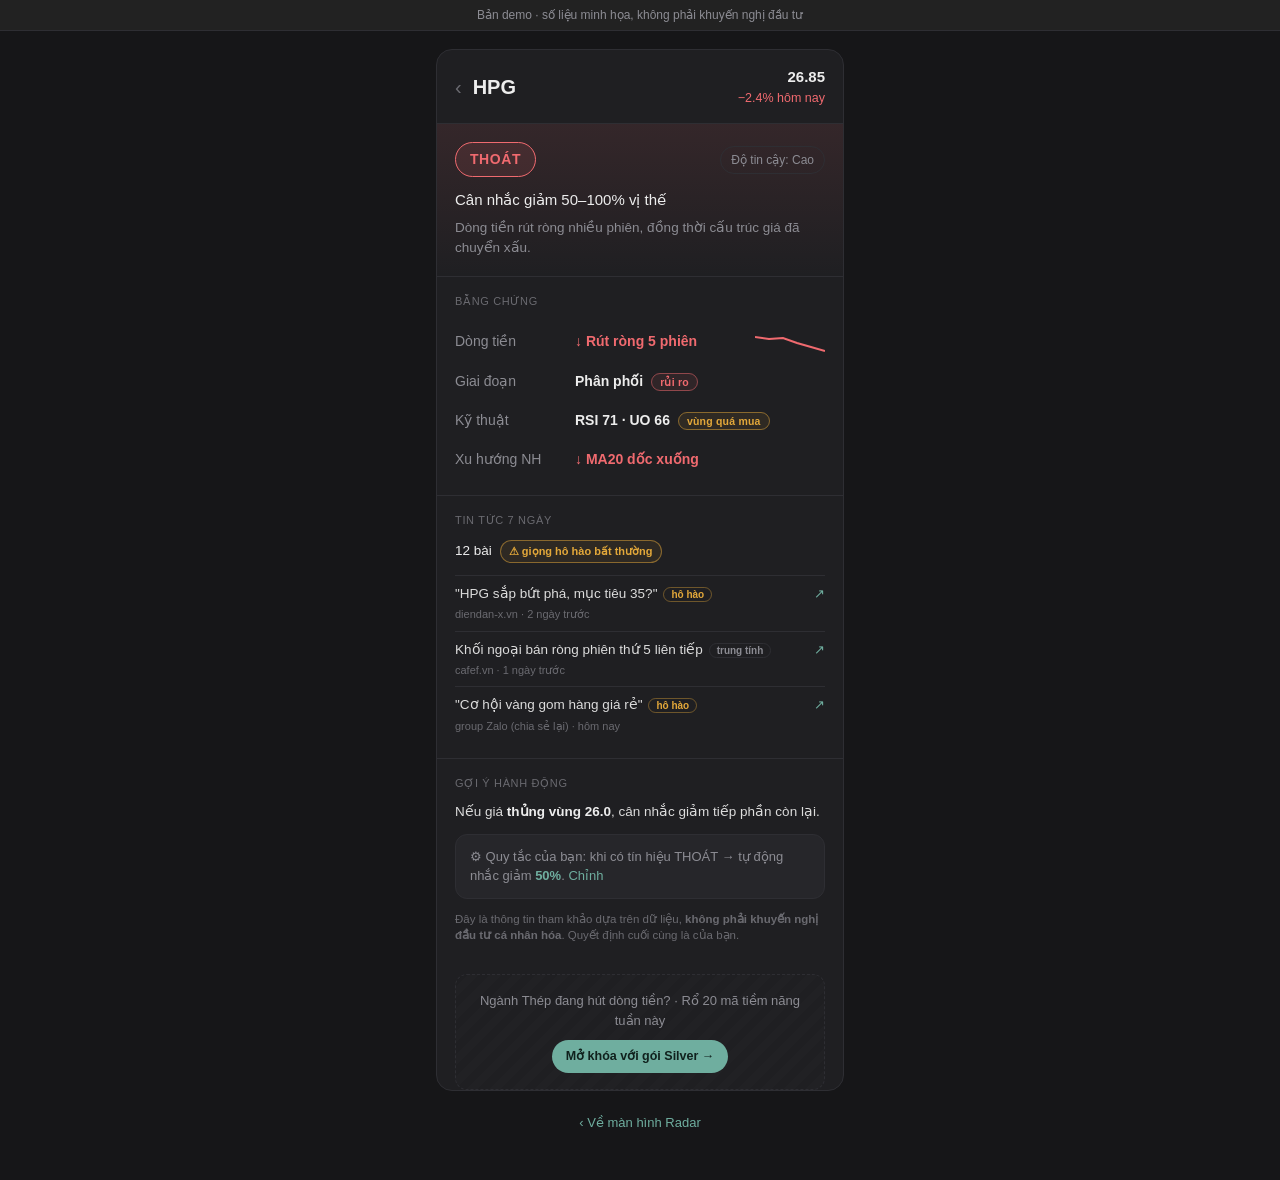
==== index.html @ 0257e450 "Rename Index.html to index.html" ====
<!DOCTYPE html>
<html lang="vi">
<head>
<meta charset="UTF-8">
<meta name="viewport" content="width=device-width, initial-scale=1">
<title>Radar danh mục — chi tiết mã</title>
<style>
:root{
  --bg:#161618;--surface:#1f1f22;--surface-2:#26262a;--line:#2e2e33;
  --text:#ededed;--muted:#8c8c93;--muted-2:#6a6a70;
  --red:#f06a6f;--amber:#e3a83a;--green:#5cbd86;--gray:#6a6a70;--accent:#6fae9f;
  --radius:16px;
}
*{box-sizing:border-box;margin:0;padding:0}
body{background:var(--bg);color:var(--text);font-family:'Inter',-apple-system,'Segoe UI',Roboto,Arial,sans-serif;line-height:1.5;-webkit-font-smoothing:antialiased}
a{color:inherit;text-decoration:none}
.demo-flag{background:#222;color:var(--muted);font-size:12px;text-align:center;padding:6px 12px;border-bottom:1px solid var(--line)}
.shell{max-width:440px;margin:0 auto;padding:18px 16px 48px}
.card{background:var(--surface);border:1px solid var(--line);border-radius:var(--radius);overflow:hidden}

/* header */
.hd{display:flex;align-items:center;gap:11px;padding:16px 18px;border-bottom:1px solid var(--line)}
.back{color:var(--muted-2);font-size:20px}
.tk{font-weight:700;font-size:20px}
.px{margin-left:auto;text-align:right}
.px .p{font-weight:600;font-size:15px}
.px .chg{font-size:12.5px;color:var(--red)}

/* verdict */
.verdict{padding:18px;background:linear-gradient(180deg,rgba(240,106,111,.10),transparent)}
.verdict .row1{display:flex;align-items:center;gap:12px}
.bigbadge{font-size:14px;font-weight:700;padding:6px 14px;border-radius:999px;border:1px solid var(--red);color:var(--red);background:rgba(240,106,111,.10);letter-spacing:.04em}
.conf{margin-left:auto;font-size:12px;color:var(--muted);border:1px solid var(--line);padding:4px 10px;border-radius:999px}
.verdict .sub{color:var(--text);font-size:15px;margin-top:12px;font-weight:500}
.verdict .why{color:var(--muted);font-size:13.5px;margin-top:6px}

/* section */
.sec{padding:16px 18px;border-top:1px solid var(--line)}
.sec .lbl{font-size:11px;letter-spacing:.06em;text-transform:uppercase;color:var(--muted-2);margin-bottom:12px}

/* evidence rows */
.ev{display:flex;align-items:center;gap:12px;padding:9px 0}
.ev .k{font-size:14px;color:var(--muted);width:108px;flex:none}
.ev .v{font-weight:600;font-size:14px}
.tag{font-size:10.5px;font-weight:600;padding:2px 8px;border-radius:999px;border:1px solid;margin-left:8px;letter-spacing:.02em}
.tag.bad{color:var(--red);border-color:rgba(240,106,111,.5);background:rgba(240,106,111,.08)}
.tag.warn{color:var(--amber);border-color:rgba(227,168,58,.5);background:rgba(227,168,58,.08)}
.tag.good{color:var(--green);border-color:rgba(92,189,134,.5);background:rgba(92,189,134,.08)}
.spark{margin-left:auto}
.arrow-down{color:var(--red);font-weight:700}
.arrow-up{color:var(--green);font-weight:700}

/* news */
.news .head{display:flex;align-items:center;gap:8px;font-size:13.5px;margin-bottom:12px}
.news .head .warnpill{font-size:11px;font-weight:600;color:var(--amber);border:1px solid rgba(227,168,58,.5);background:rgba(227,168,58,.08);padding:2px 8px;border-radius:999px}
.art{display:flex;align-items:flex-start;gap:9px;padding:8px 0;border-top:1px solid var(--line)}
.art:first-of-type{border-top:none}
.art .src{font-size:11px;color:var(--muted-2);margin-top:2px}
.art .t{font-size:13.5px;color:#dcdcdc}
.art .link{margin-left:auto;color:var(--accent);font-size:13px;flex:none}
.senti{font-size:10px;font-weight:600;padding:1px 7px;border-radius:999px;border:1px solid rgba(227,168,58,.4);color:var(--amber);margin-left:6px}

/* action */
.action{padding:16px 18px;border-top:1px solid var(--line)}
.action .hint{font-size:13.5px;color:#dcdcdc}
.action .hint b{color:var(--text)}
.rule{margin-top:12px;background:var(--surface-2);border:1px solid var(--line);border-radius:12px;padding:12px 14px;font-size:13px;color:var(--muted)}
.rule b{color:var(--accent)}
.disc{font-size:11.5px;color:var(--muted-2);margin-top:12px;line-height:1.45}

/* locked upsell */
.locked{margin:14px 18px 0;border:1px dashed var(--line);border-radius:12px;padding:16px;text-align:center;position:relative;background:repeating-linear-gradient(135deg,transparent,transparent 8px,rgba(255,255,255,.012) 8px,rgba(255,255,255,.012) 16px)}
.locked .lk{font-size:13px;color:var(--muted);filter:blur(.3px)}
.locked .cta{margin-top:10px;display:inline-block;font-size:12.5px;font-weight:600;color:#10211d;background:var(--accent);padding:7px 14px;border-radius:999px}
.foot{text-align:center;font-size:13px;margin-top:22px}
.foot a{color:var(--accent)}
</style>
</head>
<body>
<div class="demo-flag">Bản demo · số liệu minh họa, không phải khuyến nghị đầu tư</div>

<div class="shell">
  <div class="card">

    <!-- Header -->
    <div class="hd">
      <span class="back">‹</span>
      <span class="tk">HPG</span>
      <span class="px"><div class="p">26.85</div><div class="chg">−2.4% hôm nay</div></span>
    </div>

    <!-- Verdict -->
    <div class="verdict">
      <div class="row1">
        <span class="bigbadge">THOÁT</span>
        <span class="conf">Độ tin cậy: Cao</span>
      </div>
      <div class="sub">Cân nhắc giảm 50–100% vị thế</div>
      <div class="why">Dòng tiền rút ròng nhiều phiên, đồng thời cấu trúc giá đã chuyển xấu.</div>
    </div>

    <!-- Bằng chứng -->
    <div class="sec">
      <div class="lbl">Bằng chứng</div>

      <div class="ev">
        <span class="k">Dòng tiền</span>
        <span class="v arrow-down">↓ Rút ròng 5 phiên</span>
        <svg class="spark" width="70" height="22" viewBox="0 0 70 22">
          <polyline points="0,6 14,8 28,7 42,12 56,16 70,20" fill="none" stroke="#f06a6f" stroke-width="2"/>
        </svg>
      </div>

      <div class="ev">
        <span class="k">Giai đoạn</span>
        <span class="v">Phân phối<span class="tag bad">rủi ro</span></span>
      </div>

      <div class="ev">
        <span class="k">Kỹ thuật</span>
        <span class="v">RSI 71 · UO 66<span class="tag warn">vùng quá mua</span></span>
      </div>

      <div class="ev">
        <span class="k">Xu hướng NH</span>
        <span class="v arrow-down">↓ MA20 dốc xuống</span>
      </div>
    </div>

    <!-- Tin tức -->
    <div class="sec news">
      <div class="lbl">Tin tức 7 ngày</div>
      <div class="head">
        <span>12 bài</span>
        <span class="warnpill">⚠ giọng hô hào bất thường</span>
      </div>

      <div class="art">
        <div>
          <div class="t">"HPG sắp bứt phá, mục tiêu 35?"<span class="senti">hô hào</span></div>
          <div class="src">diendan-x.vn · 2 ngày trước</div>
        </div>
        <a class="link" href="#">↗</a>
      </div>
      <div class="art">
        <div>
          <div class="t">Khối ngoại bán ròng phiên thứ 5 liên tiếp<span class="senti" style="color:var(--muted);border-color:var(--line)">trung tính</span></div>
          <div class="src">cafef.vn · 1 ngày trước</div>
        </div>
        <a class="link" href="#">↗</a>
      </div>
      <div class="art">
        <div>
          <div class="t">"Cơ hội vàng gom hàng giá rẻ"<span class="senti">hô hào</span></div>
          <div class="src">group Zalo (chia sẻ lại) · hôm nay</div>
        </div>
        <a class="link" href="#">↗</a>
      </div>
    </div>

    <!-- Action -->
    <div class="action">
      <div class="lbl" style="font-size:11px;letter-spacing:.06em;text-transform:uppercase;color:var(--muted-2);margin-bottom:10px">Gợi ý hành động</div>
      <div class="hint">Nếu giá <b>thủng vùng 26.0</b>, cân nhắc giảm tiếp phần còn lại.</div>
      <div class="rule">⚙ Quy tắc của bạn: khi có tín hiệu THOÁT → tự động nhắc giảm <b>50%</b>. <span style="color:var(--accent)">Chỉnh</span></div>
      <div class="disc">Đây là thông tin tham khảo dựa trên dữ liệu, <b>không phải khuyến nghị đầu tư cá nhân hóa</b>. Quyết định cuối cùng là của bạn.</div>
    </div>

    <!-- Locked upsell (Silver) -->
    <div class="locked">
      <div class="lk">Ngành Thép đang hút dòng tiền? · Rổ 20 mã tiềm năng tuần này</div>
      <span class="cta">Mở khóa với gói Silver →</span>
    </div>

  </div>

  <div class="foot"><a href="radar.html">‹ Về màn hình Radar</a></div>
</div>
</body>
</html>
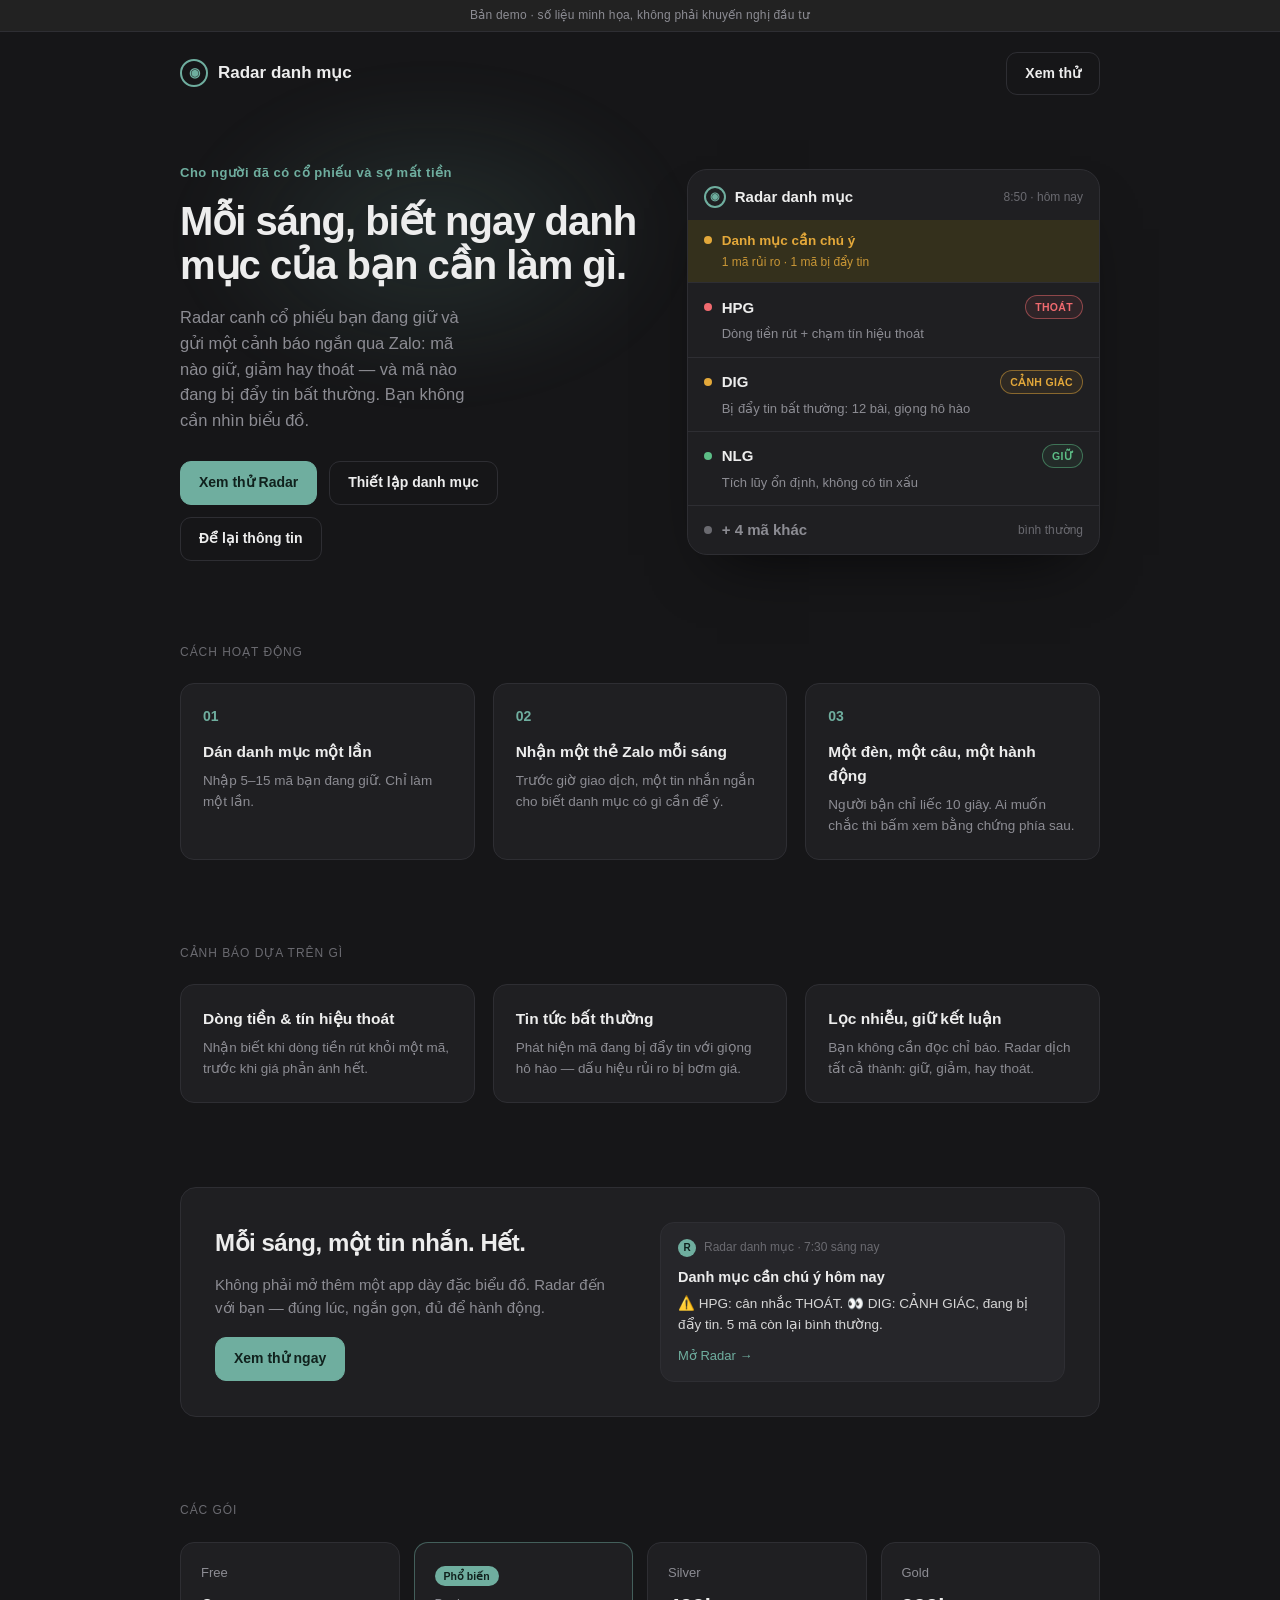
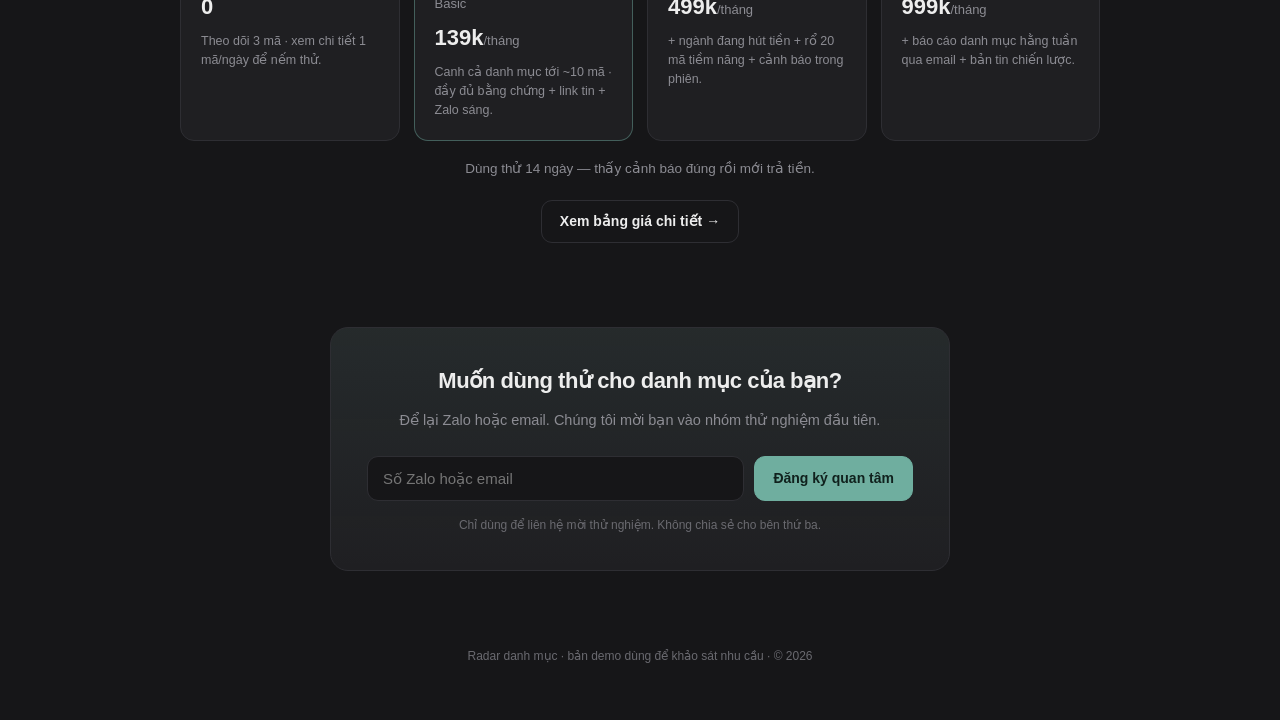
==== commit f1c6e31b: "Add files via upload" ====
--- a/index.html
+++ b/index.html
@@ -3,7 +3,8 @@
 <head>
 <meta charset="UTF-8">
 <meta name="viewport" content="width=device-width, initial-scale=1">
-<title>Radar danh mục — chi tiết mã</title>
+<title>Radar danh mục — mỗi sáng biết ngay danh mục cần làm gì</title>
+<meta name="description" content="Trợ lý canh danh mục cho nhà đầu tư bận rộn. Mỗi sáng một cảnh báo ngắn qua Zalo: giữ, giảm hay thoát — và mã nào đang bị đẩy tin.">
 <style>
 :root{
   --bg:#161618;--surface:#1f1f22;--surface-2:#26262a;--line:#2e2e33;
@@ -12,169 +13,189 @@
   --radius:16px;
 }
 *{box-sizing:border-box;margin:0;padding:0}
-body{background:var(--bg);color:var(--text);font-family:'Inter',-apple-system,'Segoe UI',Roboto,Arial,sans-serif;line-height:1.5;-webkit-font-smoothing:antialiased}
+html{-webkit-text-size-adjust:100%;scroll-behavior:smooth}
+body{background:var(--bg);color:var(--text);
+  font-family:'Inter',-apple-system,'Segoe UI',Roboto,Helvetica,Arial,sans-serif;
+  line-height:1.55;-webkit-font-smoothing:antialiased}
 a{color:inherit;text-decoration:none}
-.demo-flag{background:#222;color:var(--muted);font-size:12px;text-align:center;padding:6px 12px;border-bottom:1px solid var(--line)}
-.shell{max-width:440px;margin:0 auto;padding:18px 16px 48px}
-.card{background:var(--surface);border:1px solid var(--line);border-radius:var(--radius);overflow:hidden}
-
-/* header */
-.hd{display:flex;align-items:center;gap:11px;padding:16px 18px;border-bottom:1px solid var(--line)}
-.back{color:var(--muted-2);font-size:20px}
-.tk{font-weight:700;font-size:20px}
-.px{margin-left:auto;text-align:right}
-.px .p{font-weight:600;font-size:15px}
-.px .chg{font-size:12.5px;color:var(--red)}
-
-/* verdict */
-.verdict{padding:18px;background:linear-gradient(180deg,rgba(240,106,111,.10),transparent)}
-.verdict .row1{display:flex;align-items:center;gap:12px}
-.bigbadge{font-size:14px;font-weight:700;padding:6px 14px;border-radius:999px;border:1px solid var(--red);color:var(--red);background:rgba(240,106,111,.10);letter-spacing:.04em}
-.conf{margin-left:auto;font-size:12px;color:var(--muted);border:1px solid var(--line);padding:4px 10px;border-radius:999px}
-.verdict .sub{color:var(--text);font-size:15px;margin-top:12px;font-weight:500}
-.verdict .why{color:var(--muted);font-size:13.5px;margin-top:6px}
-
-/* section */
-.sec{padding:16px 18px;border-top:1px solid var(--line)}
-.sec .lbl{font-size:11px;letter-spacing:.06em;text-transform:uppercase;color:var(--muted-2);margin-bottom:12px}
-
-/* evidence rows */
-.ev{display:flex;align-items:center;gap:12px;padding:9px 0}
-.ev .k{font-size:14px;color:var(--muted);width:108px;flex:none}
-.ev .v{font-weight:600;font-size:14px}
-.tag{font-size:10.5px;font-weight:600;padding:2px 8px;border-radius:999px;border:1px solid;margin-left:8px;letter-spacing:.02em}
-.tag.bad{color:var(--red);border-color:rgba(240,106,111,.5);background:rgba(240,106,111,.08)}
-.tag.warn{color:var(--amber);border-color:rgba(227,168,58,.5);background:rgba(227,168,58,.08)}
-.tag.good{color:var(--green);border-color:rgba(92,189,134,.5);background:rgba(92,189,134,.08)}
-.spark{margin-left:auto}
-.arrow-down{color:var(--red);font-weight:700}
-.arrow-up{color:var(--green);font-weight:700}
-
-/* news */
-.news .head{display:flex;align-items:center;gap:8px;font-size:13.5px;margin-bottom:12px}
-.news .head .warnpill{font-size:11px;font-weight:600;color:var(--amber);border:1px solid rgba(227,168,58,.5);background:rgba(227,168,58,.08);padding:2px 8px;border-radius:999px}
-.art{display:flex;align-items:flex-start;gap:9px;padding:8px 0;border-top:1px solid var(--line)}
-.art:first-of-type{border-top:none}
-.art .src{font-size:11px;color:var(--muted-2);margin-top:2px}
-.art .t{font-size:13.5px;color:#dcdcdc}
-.art .link{margin-left:auto;color:var(--accent);font-size:13px;flex:none}
-.senti{font-size:10px;font-weight:600;padding:1px 7px;border-radius:999px;border:1px solid rgba(227,168,58,.4);color:var(--amber);margin-left:6px}
-
-/* action */
-.action{padding:16px 18px;border-top:1px solid var(--line)}
-.action .hint{font-size:13.5px;color:#dcdcdc}
-.action .hint b{color:var(--text)}
-.rule{margin-top:12px;background:var(--surface-2);border:1px solid var(--line);border-radius:12px;padding:12px 14px;font-size:13px;color:var(--muted)}
-.rule b{color:var(--accent)}
-.disc{font-size:11.5px;color:var(--muted-2);margin-top:12px;line-height:1.45}
-
-/* locked upsell */
-.locked{margin:14px 18px 0;border:1px dashed var(--line);border-radius:12px;padding:16px;text-align:center;position:relative;background:repeating-linear-gradient(135deg,transparent,transparent 8px,rgba(255,255,255,.012) 8px,rgba(255,255,255,.012) 16px)}
-.locked .lk{font-size:13px;color:var(--muted);filter:blur(.3px)}
-.locked .cta{margin-top:10px;display:inline-block;font-size:12.5px;font-weight:600;color:#10211d;background:var(--accent);padding:7px 14px;border-radius:999px}
-.foot{text-align:center;font-size:13px;margin-top:22px}
-.foot a{color:var(--accent)}
+.demo-flag{background:#222;color:var(--muted);font-size:12px;text-align:center;padding:6px 12px;border-bottom:1px solid var(--line);letter-spacing:.02em}
+.wrap{max-width:960px;margin:0 auto;padding:0 20px}
+header{display:flex;align-items:center;justify-content:space-between;padding:20px 0}
+.brand{display:flex;align-items:center;gap:10px;font-weight:600;font-size:17px}
+.logo{width:28px;height:28px;border-radius:50%;border:2px solid var(--accent);display:grid;place-items:center;color:var(--accent);font-size:13px}
+.btn{padding:10px 18px;border-radius:11px;font-weight:600;font-size:14px;cursor:pointer;border:1px solid var(--line);transition:background .15s,filter .15s;display:inline-block;font-family:inherit}
+.btn:hover{background:var(--surface-2)}
+.btn.solid{background:var(--accent);color:#10211d;border-color:var(--accent)}
+.btn.solid:hover{filter:brightness(1.07)}
+.hero{position:relative;display:grid;grid-template-columns:1.05fr .95fr;gap:50px;align-items:center;padding:48px 0 40px}
+.hero::before{content:'';position:absolute;top:-40px;left:0;width:55%;height:320px;background:radial-gradient(ellipse at center,rgba(111,174,159,.14),transparent 70%);filter:blur(20px);z-index:-1;pointer-events:none}
+.eyebrow{color:var(--accent);font-size:13px;font-weight:600;letter-spacing:.04em;margin-bottom:16px}
+.hero h1{font-size:40px;font-weight:700;line-height:1.1;letter-spacing:-.025em}
+.hero .sub{color:var(--muted);font-size:16.5px;margin-top:18px;max-width:32ch}
+.cta-row{display:flex;gap:12px;margin-top:28px;flex-wrap:wrap}
+.phone{background:var(--surface);border:1px solid var(--line);border-radius:20px;overflow:hidden;box-shadow:0 30px 60px -30px rgba(0,0,0,.7)}
+.ph-head{display:flex;align-items:center;justify-content:space-between;padding:15px 16px 11px}
+.ph-head .b{display:flex;align-items:center;gap:9px;font-weight:600;font-size:15px}
+.ph-head .lg{width:22px;height:22px;border-radius:50%;border:2px solid var(--accent);display:grid;place-items:center;color:var(--accent);font-size:11px}
+.ph-time{color:var(--muted-2);font-size:12px}
+.ph-alert{background:#34301c;padding:11px 16px;display:flex;gap:10px;align-items:flex-start}
+.ph-alert .dot{margin-top:5px}
+.ph-alert .t{color:var(--amber);font-size:13.5px;font-weight:600}
+.ph-alert .s{color:var(--amber);opacity:.85;font-size:12px;margin-top:1px}
+.dot{width:8px;height:8px;border-radius:50%;flex:none}
+.dot.red{background:var(--red)}.dot.amber{background:var(--amber)}.dot.green{background:var(--green)}.dot.gray{background:var(--gray)}
+.ph-row{padding:12px 16px;border-top:1px solid var(--line)}
+.ph-row .top{display:flex;align-items:center;gap:10px}
+.ph-row .tk{font-weight:700;font-size:15px}
+.sp{flex:1}
+.badge{font-size:10.5px;font-weight:600;padding:3px 9px;border-radius:999px;border:1px solid;letter-spacing:.03em}
+.badge.exit{color:var(--red);border-color:rgba(240,106,111,.5);background:rgba(240,106,111,.08)}
+.badge.warn{color:var(--amber);border-color:rgba(227,168,58,.5);background:rgba(227,168,58,.08)}
+.badge.hold{color:var(--green);border-color:rgba(92,189,134,.5);background:rgba(92,189,134,.08)}
+.ph-row .rs{color:var(--muted);font-size:13px;margin-top:5px;margin-left:18px}
+section{padding:42px 0}
+.sec-label{color:var(--muted-2);font-size:12px;letter-spacing:.08em;text-transform:uppercase;margin-bottom:22px}
+.grid3{display:grid;grid-template-columns:repeat(3,1fr);gap:18px}
+.tile{background:var(--surface);border:1px solid var(--line);border-radius:14px;padding:22px;transition:border-color .15s}
+.tile:hover{border-color:#3a3a40}
+.tile .n{color:var(--accent);font-weight:700;font-size:14px;margin-bottom:12px}
+.tile h4{font-size:15.5px;font-weight:600;margin-bottom:7px}
+.tile p{color:var(--muted);font-size:13.5px}
+.band{background:var(--surface);border:1px solid var(--line);border-radius:var(--radius);padding:34px;display:grid;grid-template-columns:1fr 1fr;gap:40px;align-items:center}
+.band h3{font-size:24px;font-weight:700;letter-spacing:-.02em}
+.band p{color:var(--muted);font-size:15px;margin-top:12px}
+.zalo{background:var(--surface-2);border:1px solid var(--line);border-radius:14px;padding:15px 17px}
+.zalo .zh{display:flex;align-items:center;gap:8px;font-size:12px;color:var(--muted-2);margin-bottom:9px}
+.zalo .oa{width:18px;height:18px;border-radius:50%;background:var(--accent);color:#10211d;font-size:10px;font-weight:700;display:grid;place-items:center}
+.zalo .zt{font-weight:600;font-size:14.5px}
+.zalo .zb{font-size:13.5px;color:#d6d6d6;margin-top:6px}
+.zalo .zc{color:var(--accent);font-size:13px;margin-top:10px;font-weight:500}
+.price{display:grid;grid-template-columns:repeat(4,1fr);gap:14px}
+.tier{background:var(--surface);border:1px solid var(--line);border-radius:14px;padding:20px}
+.tier.hot{border-color:rgba(111,174,159,.45)}
+.tier .nm{font-size:13px;color:var(--muted)}
+.tier .amt{font-size:22px;font-weight:700;margin:7px 0 2px}
+.tier .amt span{font-size:13px;color:var(--muted);font-weight:400}
+.tier .ds{font-size:12.5px;color:var(--muted);margin-top:8px;line-height:1.5}
+.tier .ribbon{display:inline-block;font-size:10.5px;font-weight:600;color:#10211d;background:var(--accent);padding:2px 9px;border-radius:999px;margin-bottom:8px}
+.signup{background:linear-gradient(180deg,rgba(111,174,159,.08),transparent),var(--surface);border:1px solid var(--line);border-radius:18px;padding:36px;max-width:620px;margin:0 auto;text-align:center}
+.signup h3{font-size:22px;font-weight:700;letter-spacing:-.02em}
+.signup p{color:var(--muted);font-size:14.5px;margin:11px 0 24px}
+.signup form{display:flex;gap:10px;flex-wrap:wrap;justify-content:center}
+.signup input{flex:1;min-width:230px;background:var(--bg);border:1px solid var(--line);color:var(--text);border-radius:11px;padding:13px 15px;font-family:inherit;font-size:15px}
+.signup input:focus{outline:none;border-color:var(--accent)}
+.signup .note{font-size:12px;color:var(--muted-2);margin-top:15px}
+.thanks{display:none;color:var(--green);font-weight:600;margin-top:18px}
+footer{text-align:center;color:var(--muted-2);font-size:12px;padding:34px 20px 54px}
+@media (max-width:760px){
+  .hero{grid-template-columns:1fr;gap:34px;padding-top:28px}
+  .hero h1{font-size:31px}
+  .hero::before{width:90%}
+  .grid3{grid-template-columns:1fr}
+  .band{grid-template-columns:1fr;gap:24px;padding:26px}
+  .price{grid-template-columns:1fr 1fr}
+}
+@media (prefers-reduced-motion:reduce){*{transition:none!important;animation:none!important}}
 </style>
 </head>
 <body>
 <div class="demo-flag">Bản demo · số liệu minh họa, không phải khuyến nghị đầu tư</div>
-
-<div class="shell">
-  <div class="card">
-
-    <!-- Header -->
-    <div class="hd">
-      <span class="back">‹</span>
-      <span class="tk">HPG</span>
-      <span class="px"><div class="p">26.85</div><div class="chg">−2.4% hôm nay</div></span>
-    </div>
-
-    <!-- Verdict -->
-    <div class="verdict">
-      <div class="row1">
-        <span class="bigbadge">THOÁT</span>
-        <span class="conf">Độ tin cậy: Cao</span>
-      </div>
-      <div class="sub">Cân nhắc giảm 50–100% vị thế</div>
-      <div class="why">Dòng tiền rút ròng nhiều phiên, đồng thời cấu trúc giá đã chuyển xấu.</div>
-    </div>
-
-    <!-- Bằng chứng -->
-    <div class="sec">
-      <div class="lbl">Bằng chứng</div>
-
-      <div class="ev">
-        <span class="k">Dòng tiền</span>
-        <span class="v arrow-down">↓ Rút ròng 5 phiên</span>
-        <svg class="spark" width="70" height="22" viewBox="0 0 70 22">
-          <polyline points="0,6 14,8 28,7 42,12 56,16 70,20" fill="none" stroke="#f06a6f" stroke-width="2"/>
-        </svg>
-      </div>
-
-      <div class="ev">
-        <span class="k">Giai đoạn</span>
-        <span class="v">Phân phối<span class="tag bad">rủi ro</span></span>
-      </div>
-
-      <div class="ev">
-        <span class="k">Kỹ thuật</span>
-        <span class="v">RSI 71 · UO 66<span class="tag warn">vùng quá mua</span></span>
-      </div>
-
-      <div class="ev">
-        <span class="k">Xu hướng NH</span>
-        <span class="v arrow-down">↓ MA20 dốc xuống</span>
-      </div>
-    </div>
-
-    <!-- Tin tức -->
-    <div class="sec news">
-      <div class="lbl">Tin tức 7 ngày</div>
-      <div class="head">
-        <span>12 bài</span>
-        <span class="warnpill">⚠ giọng hô hào bất thường</span>
-      </div>
-
-      <div class="art">
-        <div>
-          <div class="t">"HPG sắp bứt phá, mục tiêu 35?"<span class="senti">hô hào</span></div>
-          <div class="src">diendan-x.vn · 2 ngày trước</div>
-        </div>
-        <a class="link" href="#">↗</a>
-      </div>
-      <div class="art">
-        <div>
-          <div class="t">Khối ngoại bán ròng phiên thứ 5 liên tiếp<span class="senti" style="color:var(--muted);border-color:var(--line)">trung tính</span></div>
-          <div class="src">cafef.vn · 1 ngày trước</div>
-        </div>
-        <a class="link" href="#">↗</a>
-      </div>
-      <div class="art">
-        <div>
-          <div class="t">"Cơ hội vàng gom hàng giá rẻ"<span class="senti">hô hào</span></div>
-          <div class="src">group Zalo (chia sẻ lại) · hôm nay</div>
-        </div>
-        <a class="link" href="#">↗</a>
-      </div>
-    </div>
-
-    <!-- Action -->
-    <div class="action">
-      <div class="lbl" style="font-size:11px;letter-spacing:.06em;text-transform:uppercase;color:var(--muted-2);margin-bottom:10px">Gợi ý hành động</div>
-      <div class="hint">Nếu giá <b>thủng vùng 26.0</b>, cân nhắc giảm tiếp phần còn lại.</div>
-      <div class="rule">⚙ Quy tắc của bạn: khi có tín hiệu THOÁT → tự động nhắc giảm <b>50%</b>. <span style="color:var(--accent)">Chỉnh</span></div>
-      <div class="disc">Đây là thông tin tham khảo dựa trên dữ liệu, <b>không phải khuyến nghị đầu tư cá nhân hóa</b>. Quyết định cuối cùng là của bạn.</div>
-    </div>
-
-    <!-- Locked upsell (Silver) -->
-    <div class="locked">
-      <div class="lk">Ngành Thép đang hút dòng tiền? · Rổ 20 mã tiềm năng tuần này</div>
-      <span class="cta">Mở khóa với gói Silver →</span>
-    </div>
-
+<div class="wrap">
+  <header>
+    <div class="brand"><span class="logo">◉</span> Radar danh mục</div>
+    <a class="btn" href="radar.html">Xem thử</a>
+  </header>
+  <div class="hero">
+    <div>
+      <div class="eyebrow">Cho người đã có cổ phiếu và sợ mất tiền</div>
+      <h1>Mỗi sáng, biết ngay danh mục của bạn cần làm gì.</h1>
+      <p class="sub">Radar canh cổ phiếu bạn đang giữ và gửi một cảnh báo ngắn qua Zalo: mã nào giữ, giảm hay thoát — và mã nào đang bị đẩy tin bất thường. Bạn không cần nhìn biểu đồ.</p>
+      <div class="cta-row">
+        <a class="btn solid" href="radar.html">Xem thử Radar</a>
+        <a class="btn" href="onboarding.html">Thiết lập danh mục</a>
+        <a class="btn" href="#dangky">Để lại thông tin</a>
+      </div>
+    </div>
+    <div class="phone">
+      <div class="ph-head">
+        <div class="b"><span class="lg">◉</span> Radar danh mục</div>
+        <span class="ph-time">8:50 · hôm nay</span>
+      </div>
+      <div class="ph-alert">
+        <span class="dot amber"></span>
+        <div><div class="t">Danh mục cần chú ý</div><div class="s">1 mã rủi ro · 1 mã bị đẩy tin</div></div>
+      </div>
+      <div class="ph-row"><div class="top"><span class="dot red"></span><span class="tk">HPG</span><span class="sp"></span><span class="badge exit">THOÁT</span></div><div class="rs">Dòng tiền rút + chạm tín hiệu thoát</div></div>
+      <div class="ph-row"><div class="top"><span class="dot amber"></span><span class="tk">DIG</span><span class="sp"></span><span class="badge warn">CẢNH GIÁC</span></div><div class="rs">Bị đẩy tin bất thường: 12 bài, giọng hô hào</div></div>
+      <div class="ph-row"><div class="top"><span class="dot green"></span><span class="tk">NLG</span><span class="sp"></span><span class="badge hold">GIỮ</span></div><div class="rs">Tích lũy ổn định, không có tin xấu</div></div>
+      <div class="ph-row"><div class="top"><span class="dot gray"></span><span class="tk" style="font-weight:600;color:var(--muted)">+ 4 mã khác</span><span class="sp"></span><span style="font-size:12px;color:var(--muted-2)">bình thường</span></div></div>
+    </div>
   </div>
-
-  <div class="foot"><a href="radar.html">‹ Về màn hình Radar</a></div>
+  <section>
+    <div class="sec-label">Cách hoạt động</div>
+    <div class="grid3">
+      <div class="tile"><div class="n">01</div><h4>Dán danh mục một lần</h4><p>Nhập 5–15 mã bạn đang giữ. Chỉ làm một lần.</p></div>
+      <div class="tile"><div class="n">02</div><h4>Nhận một thẻ Zalo mỗi sáng</h4><p>Trước giờ giao dịch, một tin nhắn ngắn cho biết danh mục có gì cần để ý.</p></div>
+      <div class="tile"><div class="n">03</div><h4>Một đèn, một câu, một hành động</h4><p>Người bận chỉ liếc 10 giây. Ai muốn chắc thì bấm xem bằng chứng phía sau.</p></div>
+    </div>
+  </section>
+  <section>
+    <div class="sec-label">Cảnh báo dựa trên gì</div>
+    <div class="grid3">
+      <div class="tile"><h4>Dòng tiền &amp; tín hiệu thoát</h4><p>Nhận biết khi dòng tiền rút khỏi một mã, trước khi giá phản ánh hết.</p></div>
+      <div class="tile"><h4>Tin tức bất thường</h4><p>Phát hiện mã đang bị đẩy tin với giọng hô hào — dấu hiệu rủi ro bị bơm giá.</p></div>
+      <div class="tile"><h4>Lọc nhiễu, giữ kết luận</h4><p>Bạn không cần đọc chỉ báo. Radar dịch tất cả thành: giữ, giảm, hay thoát.</p></div>
+    </div>
+  </section>
+  <section>
+    <div class="band">
+      <div>
+        <h3>Mỗi sáng, một tin nhắn. Hết.</h3>
+        <p>Không phải mở thêm một app dày đặc biểu đồ. Radar đến với bạn — đúng lúc, ngắn gọn, đủ để hành động.</p>
+        <a class="btn solid" href="radar.html" style="margin-top:18px">Xem thử ngay</a>
+      </div>
+      <div class="zalo">
+        <div class="zh"><span class="oa">R</span> Radar danh mục · 7:30 sáng nay</div>
+        <div class="zt">Danh mục cần chú ý hôm nay</div>
+        <div class="zb">⚠️ HPG: cân nhắc THOÁT. 👀 DIG: CẢNH GIÁC, đang bị đẩy tin. 5 mã còn lại bình thường.</div>
+        <div class="zc">Mở Radar →</div>
+      </div>
+    </div>
+  </section>
+  <section id="gia">
+    <div class="sec-label">Các gói</div>
+    <div class="price">
+      <div class="tier"><div class="nm">Free</div><div class="amt">0<span></span></div><div class="ds">Theo dõi 3 mã · xem chi tiết 1 mã/ngày để nếm thử.</div></div>
+      <div class="tier hot"><div class="ribbon">Phổ biến</div><div class="nm">Basic</div><div class="amt">139k<span>/tháng</span></div><div class="ds">Canh cả danh mục tới ~10 mã · đầy đủ bằng chứng + link tin + Zalo sáng.</div></div>
+      <div class="tier"><div class="nm">Silver</div><div class="amt">499k<span>/tháng</span></div><div class="ds">+ ngành đang hút tiền + rổ 20 mã tiềm năng + cảnh báo trong phiên.</div></div>
+      <div class="tier"><div class="nm">Gold</div><div class="amt">999k<span>/tháng</span></div><div class="ds">+ báo cáo danh mục hằng tuần qua email + bản tin chiến lược.</div></div>
+    </div>
+    <p style="text-align:center;color:var(--muted);font-size:13.5px;margin-top:18px">Dùng thử 14 ngày — thấy cảnh báo đúng rồi mới trả tiền.</p>
+    <div style="text-align:center;margin-top:20px"><a class="btn" href="bang-gia.html">Xem bảng giá chi tiết →</a></div>
+  </section>
+  <section id="dangky">
+    <div class="signup">
+      <h3>Muốn dùng thử cho danh mục của bạn?</h3>
+      <p>Để lại Zalo hoặc email. Chúng tôi mời bạn vào nhóm thử nghiệm đầu tiên.</p>
+      <form id="lead" action="https://formspree.io/f/YOUR_FORM_ID" method="POST">
+        <input type="text" name="contact" placeholder="Số Zalo hoặc email" required>
+        <button type="submit" class="btn solid">Đăng ký quan tâm</button>
+      </form>
+      <div class="thanks" id="thanks">Cảm ơn bạn — chúng tôi sẽ liên hệ sớm.</div>
+      <div class="note">Chỉ dùng để liên hệ mời thử nghiệm. Không chia sẻ cho bên thứ ba.</div>
+    </div>
+  </section>
 </div>
+<footer>Radar danh mục · bản demo dùng để khảo sát nhu cầu · © 2026</footer>
+<script>
+  var f=document.getElementById('lead');
+  f.addEventListener('submit',function(e){
+    if((f.getAttribute('action')||'').indexOf('YOUR_FORM_ID')!==-1){
+      e.preventDefault();
+      document.getElementById('thanks').style.display='block';
+      f.reset();
+    }
+  });
+</script>
 </body>
 </html>
